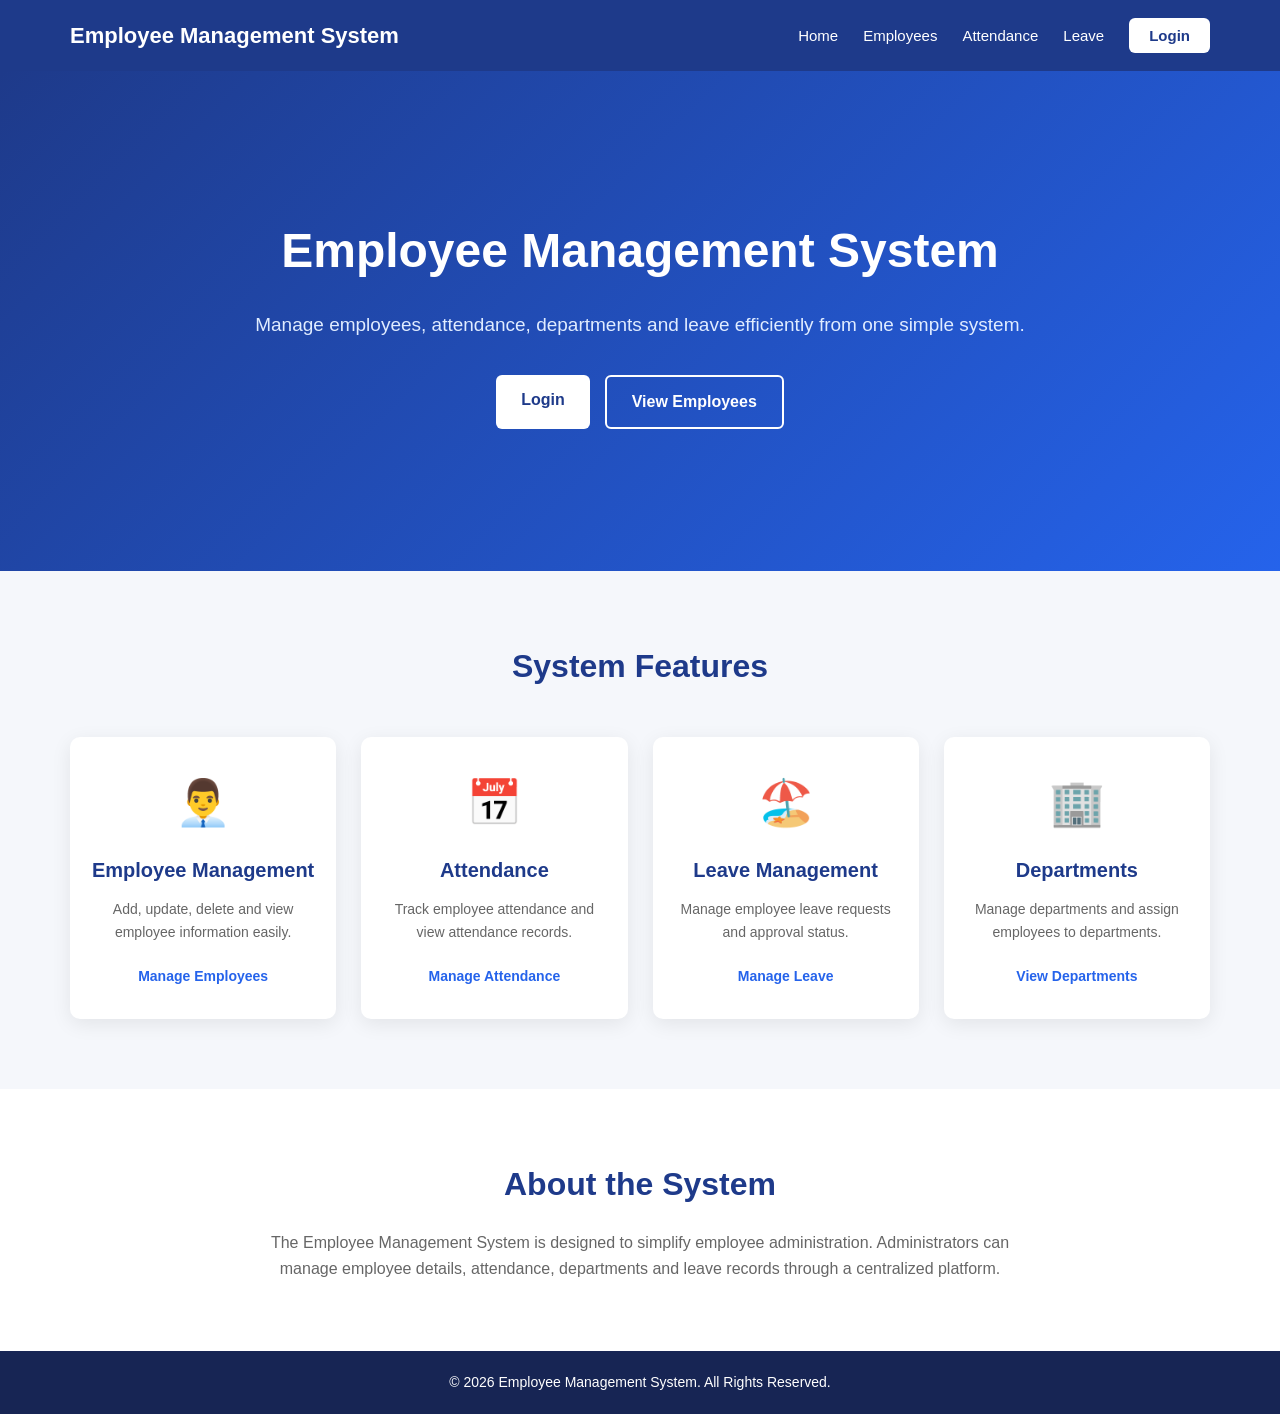
==== frontend/index.html @ d90825f5 "initial commit" ====
<!DOCTYPE html>
<html lang="en">
<head>
    <meta charset="UTF-8">
    <meta name="viewport" content="width=device-width, initial-scale=1.0">

    <title>Employee Management System</title>

    <link rel="stylesheet" href="css/style.css">
</head>

<body>

    <!-- Navigation Bar -->
    <header>
        <nav class="navbar">

            <div class="logo">
                Employee Management System
            </div>

            <ul class="nav-links">
                <li><a href="index.html">Home</a></li>
                <li><a href="employees.html">Employees</a></li>
                <li><a href="attendance.html">Attendance</a></li>
                <li><a href="leave.html">Leave</a></li>
                <li><a href="login.html" class="login-btn">Login</a></li>
            </ul>

        </nav>
    </header>


    <!-- Hero Section -->
    <section class="hero">

        <div class="hero-content">

            <h1>Employee Management System</h1>

            <p>
                Manage employees, attendance, departments and leave
                efficiently from one simple system.
            </p>

            <div class="hero-buttons">
                <a href="login.html" class="btn primary-btn">
                    Login
                </a>

                <a href="employees.html" class="btn secondary-btn">
                    View Employees
                </a>
            </div>

        </div>

    </section>


    <!-- Features Section -->
    <section class="features">

        <h2>System Features</h2>

        <div class="feature-container">

            <!-- Employee Management -->
            <div class="feature-card">

                <div class="icon">👨‍💼</div>

                <h3>Employee Management</h3>

                <p>
                    Add, update, delete and view employee information
                    easily.
                </p>

                <a href="employees.html">
                    Manage Employees
                </a>

            </div>


            <!-- Attendance -->
            <div class="feature-card">

                <div class="icon">📅</div>

                <h3>Attendance</h3>

                <p>
                    Track employee attendance and view attendance
                    records.
                </p>

                <a href="attendance.html">
                    Manage Attendance
                </a>

            </div>


            <!-- Leave -->
            <div class="feature-card">

                <div class="icon">🏖️</div>

                <h3>Leave Management</h3>

                <p>
                    Manage employee leave requests and approval status.
                </p>

                <a href="leave.html">
                    Manage Leave
                </a>

            </div>


            <!-- Departments -->
            <div class="feature-card">

                <div class="icon">🏢</div>

                <h3>Departments</h3>

                <p>
                    Manage departments and assign employees to
                    departments.
                </p>

                <a href="departments.html">
                    View Departments
                </a>

            </div>

        </div>

    </section>


    <!-- About Section -->
    <section class="about">

        <div class="about-content">

            <h2>About the System</h2>

            <p>
                The Employee Management System is designed to simplify
                employee administration. Administrators can manage
                employee details, attendance, departments and leave
                records through a centralized platform.
            </p>

        </div>

    </section>


    <!-- Footer -->
    <footer>

        <p>
            &copy; 2026 Employee Management System. All Rights Reserved.
        </p>

    </footer>


    <!-- JavaScript -->
    <script src="js/index.js"></script>

</body>
</html>
---- frontend/css/style.css ----
/* ================================
   General Styles
================================ */

* {
    margin: 0;
    padding: 0;
    box-sizing: border-box;
}

html {
    scroll-behavior: smooth;
}

body {
    font-family: Arial, Helvetica, sans-serif;
    background-color: #f5f7fb;
    color: #333;
    line-height: 1.6;
}


/* ================================
   Navigation Bar
================================ */

header {
    width: 100%;
    background-color: #1e3a8a;
}

.navbar {
    max-width: 1200px;
    margin: auto;
    padding: 18px 30px;

    display: flex;
    justify-content: space-between;
    align-items: center;
}

.logo {
    color: white;
    font-size: 22px;
    font-weight: bold;
}

.nav-links {
    list-style: none;

    display: flex;
    align-items: center;
    gap: 25px;
}

.nav-links a {
    color: white;
    text-decoration: none;
    font-size: 15px;
    transition: 0.3s;
}

.nav-links a:hover {
    color: #bfdbfe;
}

.login-btn {
    background-color: white;
    color: #1e3a8a !important;

    padding: 9px 20px;
    border-radius: 6px;

    font-weight: bold;
}

.login-btn:hover {
    background-color: #dbeafe;
}


/* ================================
   Hero Section
================================ */

.hero {
    min-height: 500px;

    display: flex;
    justify-content: center;
    align-items: center;

    text-align: center;

    padding: 60px 20px;

    background: linear-gradient(
        135deg,
        #1e3a8a,
        #2563eb
    );
}

.hero-content {
    max-width: 800px;
    color: white;
}

.hero-content h1 {
    font-size: 48px;
    margin-bottom: 20px;
}

.hero-content p {
    font-size: 19px;
    margin-bottom: 35px;
    color: #e0ecff;
}


/* ================================
   Hero Buttons
================================ */

.hero-buttons {
    display: flex;
    justify-content: center;
    gap: 15px;
}

.btn {
    display: inline-block;

    padding: 12px 25px;

    border-radius: 6px;

    text-decoration: none;

    font-weight: bold;

    transition: 0.3s;
}

.primary-btn {
    background-color: white;
    color: #1e3a8a;
}

.primary-btn:hover {
    background-color: #dbeafe;
    transform: translateY(-2px);
}

.secondary-btn {
    border: 2px solid white;
    color: white;
}

.secondary-btn:hover {
    background-color: white;
    color: #1e3a8a;
    transform: translateY(-2px);
}


/* ================================
   Features Section
================================ */

.features {
    max-width: 1200px;
    margin: auto;

    padding: 70px 30px;
}

.features h2 {
    text-align: center;

    font-size: 32px;

    color: #1e3a8a;

    margin-bottom: 45px;
}

.feature-container {
    display: grid;

    grid-template-columns: repeat(4, 1fr);

    gap: 25px;
}


/* ================================
   Feature Cards
================================ */

.feature-card {
    background-color: white;

    padding: 30px 20px;

    text-align: center;

    border-radius: 10px;

    box-shadow: 0 5px 20px rgba(0, 0, 0, 0.08);

    transition: 0.3s;
}

.feature-card:hover {
    transform: translateY(-8px);

    box-shadow: 0 10px 25px rgba(0, 0, 0, 0.12);
}

.icon {
    font-size: 45px;

    margin-bottom: 15px;
}

.feature-card h3 {
    color: #1e3a8a;

    font-size: 20px;

    margin-bottom: 12px;
}

.feature-card p {
    color: #666;

    font-size: 14px;

    margin-bottom: 20px;
}

.feature-card a {
    color: #2563eb;

    text-decoration: none;

    font-weight: bold;

    font-size: 14px;
}

.feature-card a:hover {
    text-decoration: underline;
}


/* ================================
   About Section
================================ */

.about {
    background-color: white;

    padding: 70px 30px;

    text-align: center;
}

.about-content {
    max-width: 800px;

    margin: auto;
}

.about h2 {
    color: #1e3a8a;

    font-size: 32px;

    margin-bottom: 20px;
}

.about p {
    color: #666;

    font-size: 16px;
}


/* ================================
   Footer
================================ */

footer {
    background-color: #172554;

    color: white;

    text-align: center;

    padding: 20px;
}

footer p {
    font-size: 14px;
}


/* ================================
   Responsive Design
================================ */

@media (max-width: 900px) {

    .feature-container {
        grid-template-columns: repeat(2, 1fr);
    }

    .hero-content h1 {
        font-size: 40px;
    }

}


@media (max-width: 650px) {

    .navbar {
        flex-direction: column;
        gap: 15px;
    }

    .nav-links {
        flex-wrap: wrap;
        justify-content: center;
        gap: 15px;
    }

    .hero {
        min-height: 450px;
    }

    .hero-content h1 {
        font-size: 32px;
    }

    .hero-content p {
        font-size: 16px;
    }

    .hero-buttons {
        flex-direction: column;
        align-items: center;
    }

    .btn {
        width: 200px;
    }

    .feature-container {
        grid-template-columns: 1fr;
    }

}
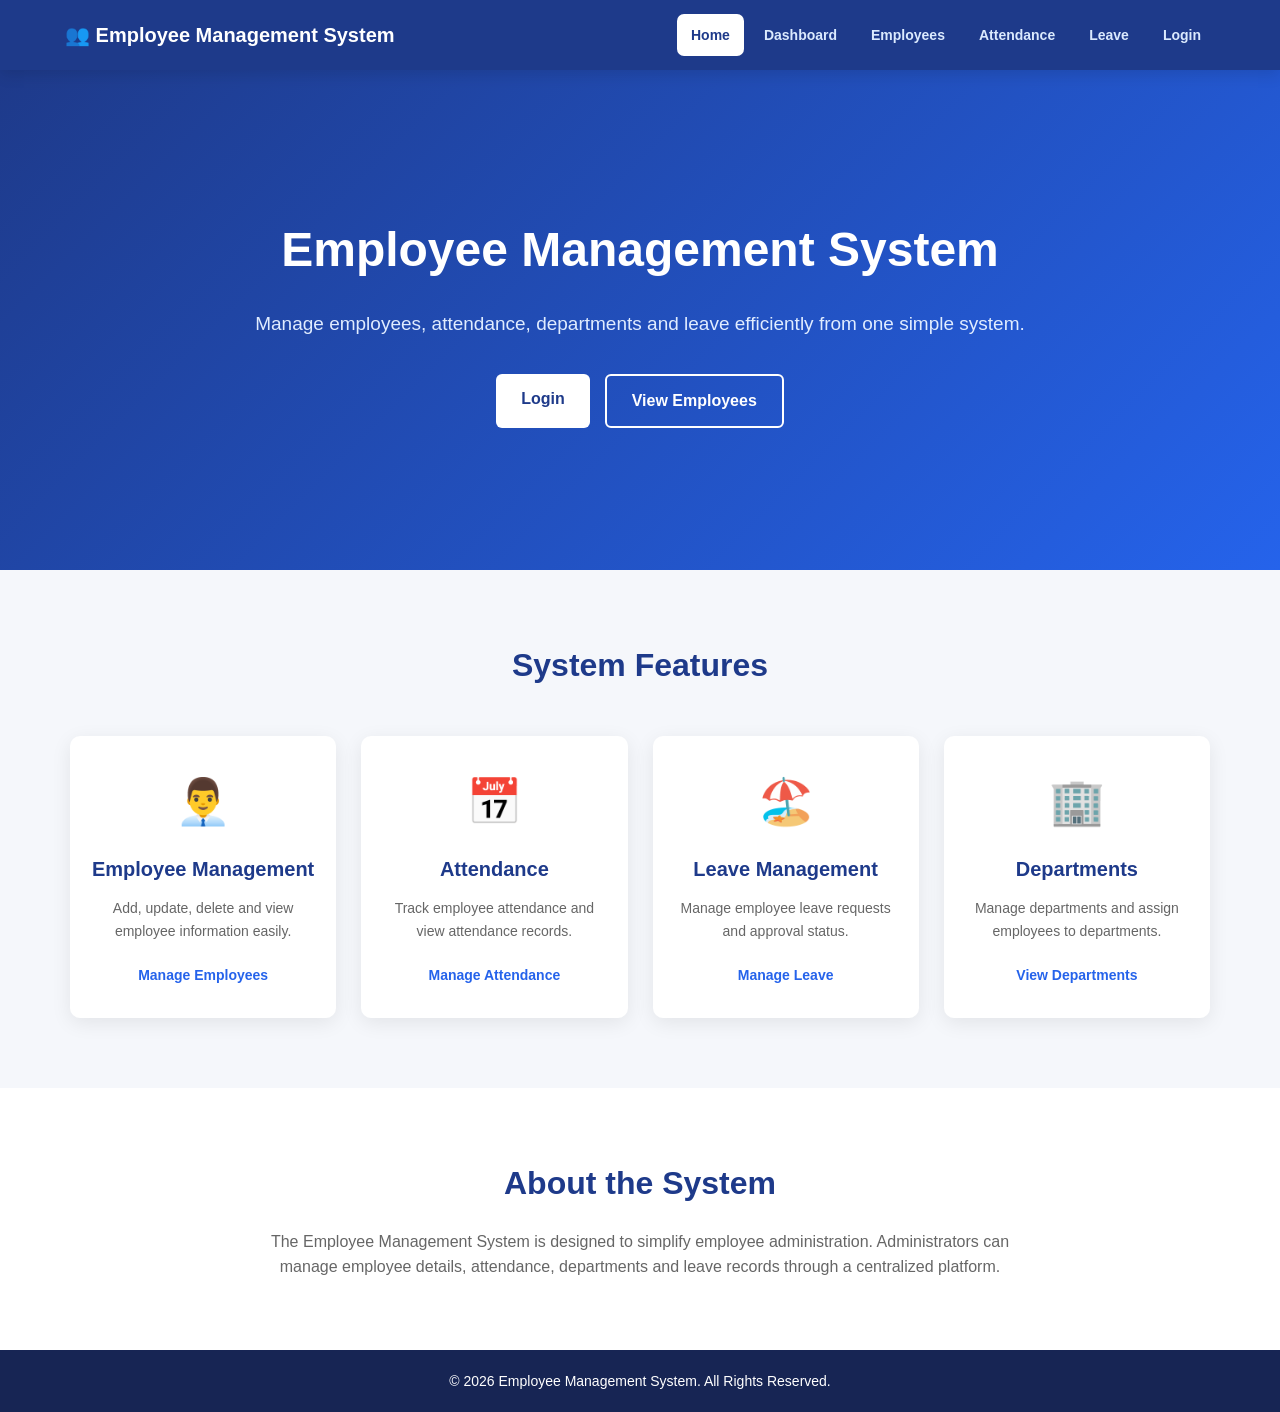
==== commit cbf9c237: "Initial Emplyra" ====
--- a/frontend/index.html
+++ b/frontend/index.html
@@ -11,24 +11,33 @@
 
 <body>
 
-    <!-- Navigation Bar -->
-    <header>
-        <nav class="navbar">
+  <header class="top-navbar">
 
-            <div class="logo">
-                Employee Management System
-            </div>
+    <div class="navbar-container">
 
-            <ul class="nav-links">
-                <li><a href="index.html">Home</a></li>
-                <li><a href="employees.html">Employees</a></li>
-                <li><a href="attendance.html">Attendance</a></li>
-                <li><a href="leave.html">Leave</a></li>
-                <li><a href="login.html" class="login-btn">Login</a></li>
-            </ul>
+        <a href="index.html" class="logo">
+            👥 Employee Management System
+        </a>
+
+        <nav class="navbar-links">
+
+            <a href="index.html" class="active">Home</a>
+
+            <a href="dashboard.html">Dashboard</a>
+
+            <a href="employees.html">Employees</a>
+
+            <a href="attendance.html">Attendance</a>
+
+            <a href="leave.html">Leave</a>
+
+            <a href="login.html">Login</a>
 
         </nav>
-    </header>
+
+    </div>
+
+</header>
 
 
     <!-- Hero Section -->
--- a/frontend/css/style.css
+++ b/frontend/css/style.css
@@ -306,60 +306,111 @@
     font-size: 14px;
 }
 
-
-/* ================================
-   Responsive Design
-================================ */
-
-@media (max-width: 900px) {
-
-    .feature-container {
-        grid-template-columns: repeat(2, 1fr);
-    }
-
-    .hero-content h1 {
-        font-size: 40px;
-    }
-
-}
-
-
-@media (max-width: 650px) {
-
-    .navbar {
+/* =========================================
+   COMMON NAVBAR
+========================================= */
+
+.top-navbar {
+    width: 100%;
+    background: #1e3a8a;
+    box-shadow: 0 4px 15px rgba(0, 0, 0, 0.12);
+    position: relative;
+    z-index: 1000;
+}
+
+.navbar-container {
+    max-width: 1200px;
+    margin: 0 auto;
+    min-height: 70px;
+
+    padding: 0 25px;
+
+    display: flex;
+    align-items: center;
+    justify-content: space-between;
+
+    gap: 30px;
+}
+
+.top-navbar .logo {
+    color: white;
+    text-decoration: none;
+
+    font-size: 20px;
+    font-weight: 700;
+
+    white-space: nowrap;
+}
+
+.navbar-links {
+    display: flex;
+    align-items: center;
+    gap: 6px;
+}
+
+.navbar-links a {
+    display: inline-block;
+
+    padding: 10px 14px;
+
+    color: #dbeafe;
+    text-decoration: none;
+
+    font-size: 14px;
+    font-weight: 600;
+
+    border-radius: 7px;
+
+    transition: all 0.25s ease;
+}
+
+.navbar-links a:hover {
+    background: rgba(255, 255, 255, 0.12);
+    color: white;
+}
+
+.navbar-links a.active {
+    background: white;
+    color: #1e3a8a;
+}
+
+
+/* Mobile */
+
+@media (max-width: 800px) {
+
+    .navbar-container {
         flex-direction: column;
-        gap: 15px;
-    }
-
-    .nav-links {
+        padding: 15px 20px;
+        gap: 12px;
+    }
+
+    .navbar-links {
+        width: 100%;
+        justify-content: center;
         flex-wrap: wrap;
-        justify-content: center;
-        gap: 15px;
-    }
-
-    .hero {
-        min-height: 450px;
-    }
-
-    .hero-content h1 {
-        font-size: 32px;
-    }
-
-    .hero-content p {
-        font-size: 16px;
-    }
-
-    .hero-buttons {
-        flex-direction: column;
-        align-items: center;
-    }
-
-    .btn {
-        width: 200px;
-    }
-
-    .feature-container {
-        grid-template-columns: 1fr;
+    }
+
+    .navbar-links a {
+        font-size: 13px;
+        padding: 8px 10px;
+    }
+
+}
+
+@media (max-width: 500px) {
+
+    .top-navbar .logo {
+        font-size: 17px;
+    }
+
+    .navbar-links {
+        gap: 3px;
+    }
+
+    .navbar-links a {
+        font-size: 12px;
+        padding: 7px 8px;
     }
 
 }
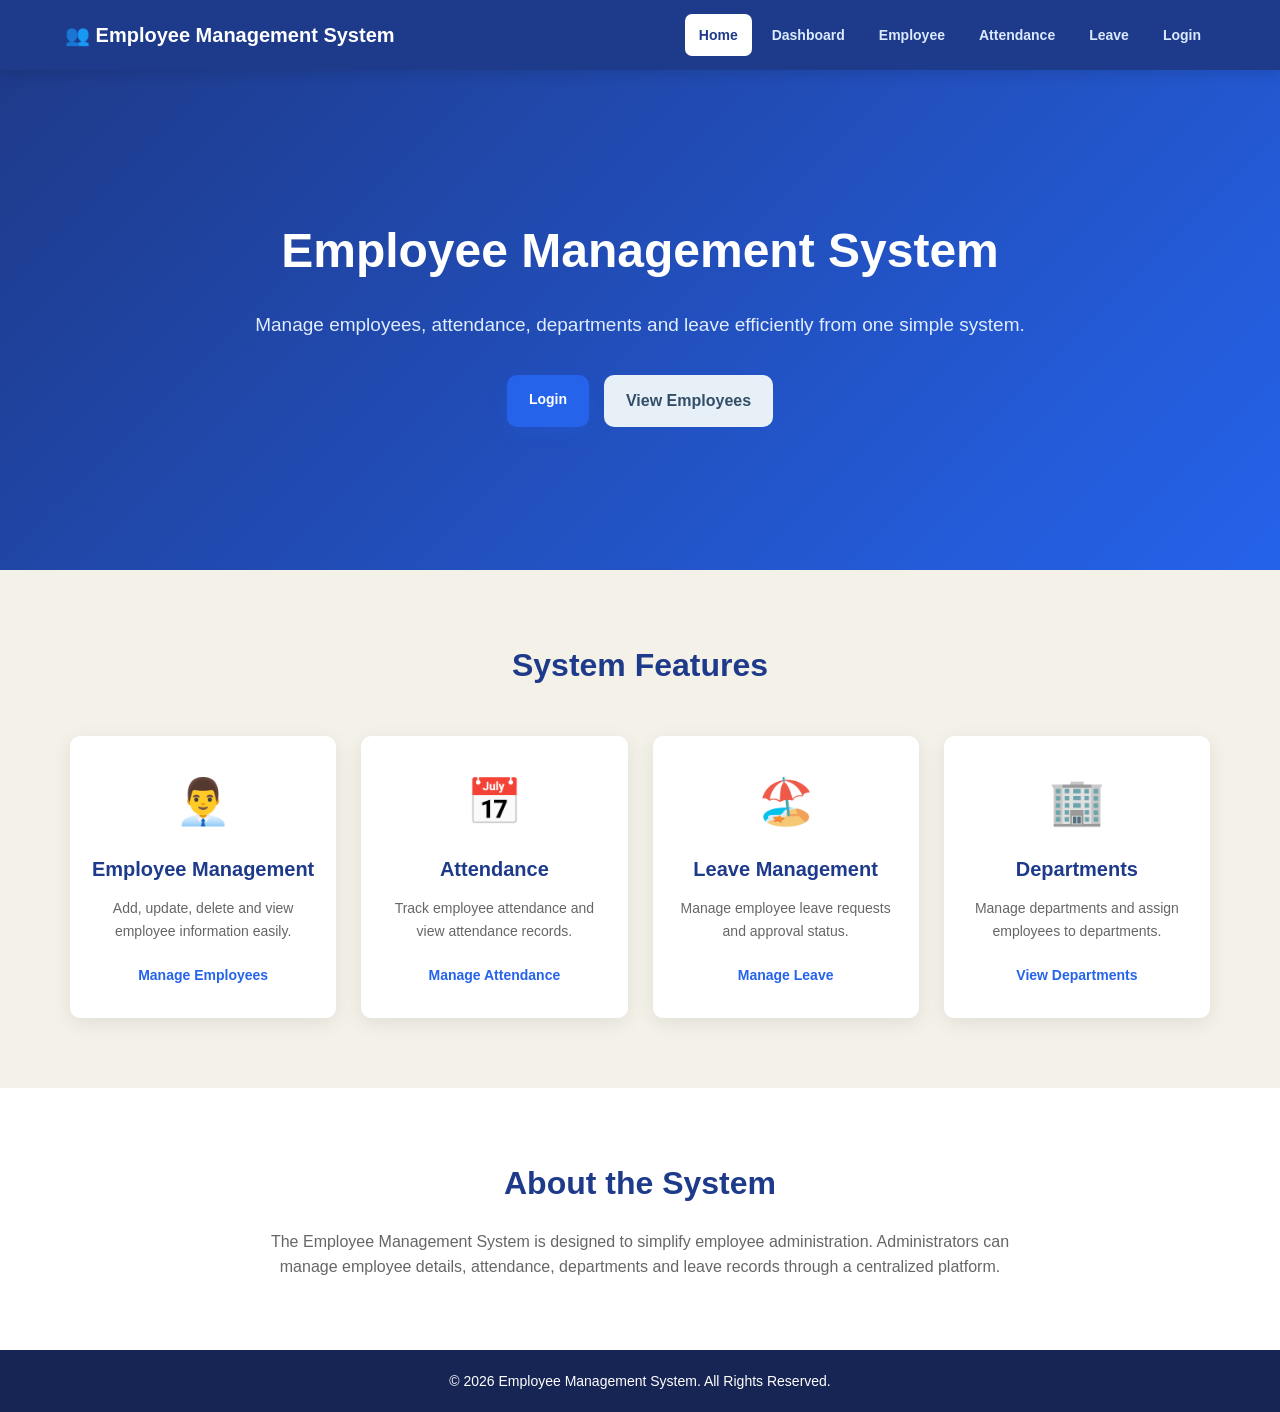
==== commit df1a2702: "improve css" ====
--- a/frontend/index.html
+++ b/frontend/index.html
@@ -25,7 +25,7 @@
 
             <a href="dashboard.html">Dashboard</a>
 
-            <a href="employees.html">Employees</a>
+            <a href="employee.html">Employee</a>
 
             <a href="attendance.html">Attendance</a>
 
@@ -57,7 +57,7 @@
                     Login
                 </a>
 
-                <a href="employees.html" class="btn secondary-btn">
+                <a href="employee.html" class="btn secondary-btn">
                     View Employees
                 </a>
             </div>
@@ -86,7 +86,7 @@
                     easily.
                 </p>
 
-                <a href="employees.html">
+                <a href="employee.html">
                     Manage Employees
                 </a>
 
--- a/frontend/css/style.css
+++ b/frontend/css/style.css
@@ -14,7 +14,7 @@
 
 body {
     font-family: Arial, Helvetica, sans-serif;
-    background-color: #f5f7fb;
+    background-color:#F4F1E8;
     color: #333;
     line-height: 1.6;
 }
@@ -413,4 +413,409 @@
         padding: 7px 8px;
     }
 
+}
+/* =========================================
+   PREMIUM EMPLOYEES PAGE
+   DARK BLUE + LIGHT BLUE
+   ========================================= */
+
+.employee-section {
+    width: 90%;
+    max-width: 1200px;
+    margin: 45px auto 70px;
+}
+
+
+/* ================= HEADER ================= */
+
+.employee-header {
+    display: flex;
+    justify-content: space-between;
+    align-items: flex-end;
+    margin-bottom: 28px;
+}
+
+.employee-title {
+    display: flex;
+    flex-direction: column;
+}
+
+.page-label {
+    color: #3b82f6;
+    font-size: 11px;
+    font-weight: 700;
+    letter-spacing: 1.5px;
+    margin-bottom: 7px;
+}
+
+.employee-header h1 {
+    margin: 0;
+    color: #102a43;
+    font-size: 36px;
+    font-weight: 700;
+}
+
+.employee-header p {
+    margin: 8px 0 0;
+    color: #627d98;
+    font-size: 15px;
+}
+
+
+/* ================= BUTTON ================= */
+
+.primary-btn {
+    background: #2563eb;
+    color: #ffffff;
+    border: none;
+    padding: 13px 22px;
+    border-radius: 10px;
+    font-size: 14px;
+    font-weight: 600;
+    cursor: pointer;
+    box-shadow: 0 6px 15px rgba(37, 99, 235, 0.22);
+    transition: all 0.25s ease;
+}
+
+.primary-btn:hover {
+    background: #1d4ed8;
+    transform: translateY(-2px);
+}
+
+
+/* ================= STATS ================= */
+
+.employee-stats {
+    display: grid;
+    grid-template-columns: repeat(3, 1fr);
+    gap: 18px;
+    margin-bottom: 25px;
+}
+
+.stat-card {
+    display: flex;
+    align-items: center;
+    gap: 15px;
+    background: #ffffff;
+    border: 1px solid #d9e7f5;
+    border-radius: 15px;
+    padding: 20px;
+    box-shadow: 0 7px 22px rgba(16, 42, 67, 0.06);
+}
+
+.stat-icon {
+    width: 45px;
+    height: 45px;
+    display: flex;
+    align-items: center;
+    justify-content: center;
+    background: #e0efff;
+    border-radius: 11px;
+    font-size: 20px;
+}
+
+.stat-card p {
+    margin: 0 0 5px;
+    color: #627d98;
+    font-size: 13px;
+}
+
+.stat-card h3 {
+    margin: 0;
+    color: #102a43;
+    font-size: 24px;
+}
+
+
+/* ================= FORM ================= */
+
+.employee-form {
+    display: none;
+    background: #ffffff;
+    border: 1px solid #d9e7f5;
+    border-radius: 17px;
+    padding: 28px;
+    margin-bottom: 25px;
+    box-shadow: 0 10px 30px rgba(16, 42, 67, 0.08);
+}
+
+.form-header {
+    display: flex;
+    justify-content: space-between;
+    align-items: flex-start;
+    margin-bottom: 24px;
+}
+
+.form-header h2 {
+    margin: 0;
+    color: #102a43;
+    font-size: 22px;
+}
+
+.close-btn {
+    border: none;
+    background: #edf4fb;
+    color: #486581;
+    width: 32px;
+    height: 32px;
+    border-radius: 8px;
+    font-size: 21px;
+    cursor: pointer;
+}
+
+.employee-form form {
+    display: grid;
+    grid-template-columns: 1fr 1fr;
+    gap: 20px;
+}
+
+.form-group {
+    display: flex;
+    flex-direction: column;
+}
+
+.form-group label {
+    color: #334e68;
+    font-size: 13px;
+    font-weight: 600;
+    margin-bottom: 7px;
+}
+
+.form-group input,
+.form-group select {
+    box-sizing: border-box;
+    width: 100%;
+    padding: 12px 14px;
+    border: 1px solid #cbdbea;
+    border-radius: 9px;
+    background: #f8fbff;
+    color: #172b4d;
+    outline: none;
+}
+
+.form-group input:focus,
+.form-group select:focus {
+    border-color: #3b82f6;
+    box-shadow: 0 0 0 3px rgba(59, 130, 246, 0.10);
+}
+
+.form-buttons {
+    grid-column: 1 / -1;
+    display: flex;
+    gap: 10px;
+}
+
+.secondary-btn {
+    background: #e8f0f7;
+    color: #334e68;
+    border: none;
+    padding: 13px 22px;
+    border-radius: 10px;
+    font-weight: 600;
+    cursor: pointer;
+}
+
+
+/* ================= RECORDS ================= */
+
+.employee-records {
+    background: #ffffff;
+    border: 1px solid #d9e7f5;
+    border-radius: 17px;
+    padding: 28px;
+    box-shadow: 0 10px 30px rgba(16, 42, 67, 0.07);
+}
+
+.records-header {
+    display: flex;
+    justify-content: space-between;
+    align-items: center;
+    margin-bottom: 22px;
+}
+
+.records-header h2 {
+    margin: 0;
+    color: #102a43;
+    font-size: 23px;
+}
+
+.records-header p {
+    margin: 5px 0 0;
+    color: #829ab1;
+    font-size: 13px;
+}
+
+
+/* ================= SEARCH ================= */
+
+.search-box {
+    display: flex;
+    align-items: center;
+    gap: 8px;
+    width: 230px;
+    padding: 10px 13px;
+    background: #f6faff;
+    border: 1px solid #d5e3ef;
+    border-radius: 9px;
+}
+
+.search-box span {
+    color: #627d98;
+    font-size: 19px;
+}
+
+.search-box input {
+    width: 100%;
+    border: none;
+    outline: none;
+    background: transparent;
+    color: #172b4d;
+}
+
+.search-box input::placeholder {
+    color: #829ab1;
+}
+
+
+/* ================= TABLE ================= */
+
+.table-container {
+    width: 100%;
+    overflow-x: auto;
+}
+
+table {
+    width: 100%;
+    border-collapse: collapse;
+}
+
+thead {
+    background: #e1efff;
+}
+
+th {
+    padding: 15px;
+    text-align: left;
+    color: #173f63;
+    font-size: 13px;
+    font-weight: 700;
+}
+
+td {
+    padding: 15px;
+    color: #486581;
+    font-size: 14px;
+    border-bottom: 1px solid #e8f0f6;
+}
+
+tbody tr {
+    transition: background 0.2s ease;
+}
+
+tbody tr:hover {
+    background: #f7fbff;
+}
+
+
+/* ================= EMPLOYEE ID ================= */
+
+.employee-id {
+    display: inline-block;
+    background: #e8f2ff;
+    color: #2563eb;
+    padding: 5px 9px;
+    border-radius: 6px;
+    font-size: 12px;
+    font-weight: 700;
+}
+
+
+/* ================= EMPLOYEE NAME ================= */
+
+.employee-name {
+    display: flex;
+    align-items: center;
+    gap: 10px;
+    color: #1e3a56;
+    font-weight: 600;
+}
+
+.avatar {
+    width: 34px;
+    height: 34px;
+    display: flex;
+    align-items: center;
+    justify-content: center;
+    background: #dbeafe;
+    color: #2563eb;
+    border-radius: 50%;
+    font-size: 11px;
+    font-weight: 700;
+}
+
+
+/* ================= DEPARTMENT ================= */
+
+.department-badge {
+    display: inline-block;
+    background: #e8f4ff;
+    color: #1769aa;
+    padding: 5px 10px;
+    border-radius: 20px;
+    font-size: 12px;
+    font-weight: 600;
+}
+
+
+/* ================= DELETE ================= */
+
+.delete-btn {
+    background: #fff0f0;
+    color: #c24141;
+    border: none;
+    padding: 8px 14px;
+    border-radius: 7px;
+    font-size: 12px;
+    font-weight: 600;
+    cursor: pointer;
+    transition: 0.2s;
+}
+
+.delete-btn:hover {
+    background: #ffe0e0;
+}
+
+
+/* ================= RESPONSIVE ================= */
+
+@media (max-width: 800px) {
+
+    .employee-header {
+        flex-direction: column;
+        align-items: flex-start;
+        gap: 18px;
+    }
+
+    .employee-stats {
+        grid-template-columns: 1fr;
+    }
+
+    .employee-form form {
+        grid-template-columns: 1fr;
+    }
+
+    .form-buttons {
+        grid-column: auto;
+    }
+
+    .records-header {
+        flex-direction: column;
+        align-items: flex-start;
+        gap: 15px;
+    }
+
+    .search-box {
+        width: 100%;
+        box-sizing: border-box;
+    }
 }
